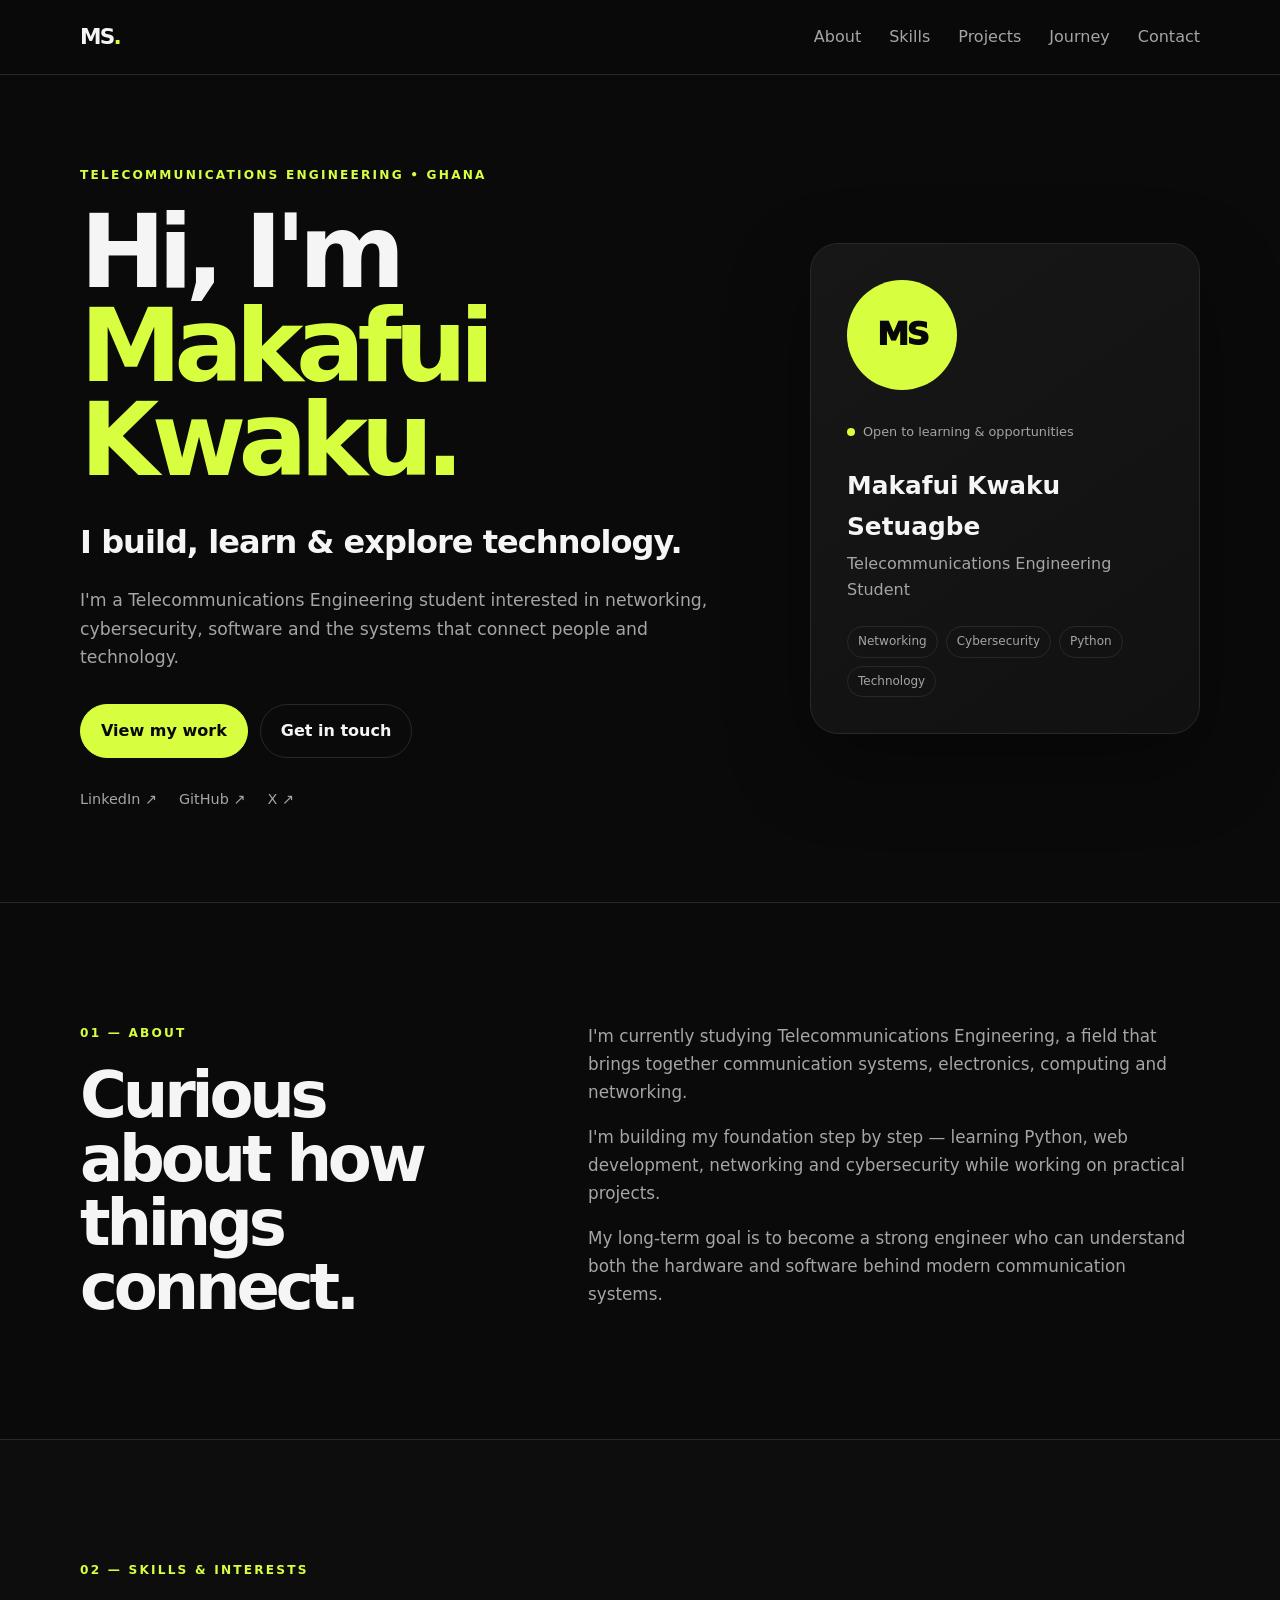
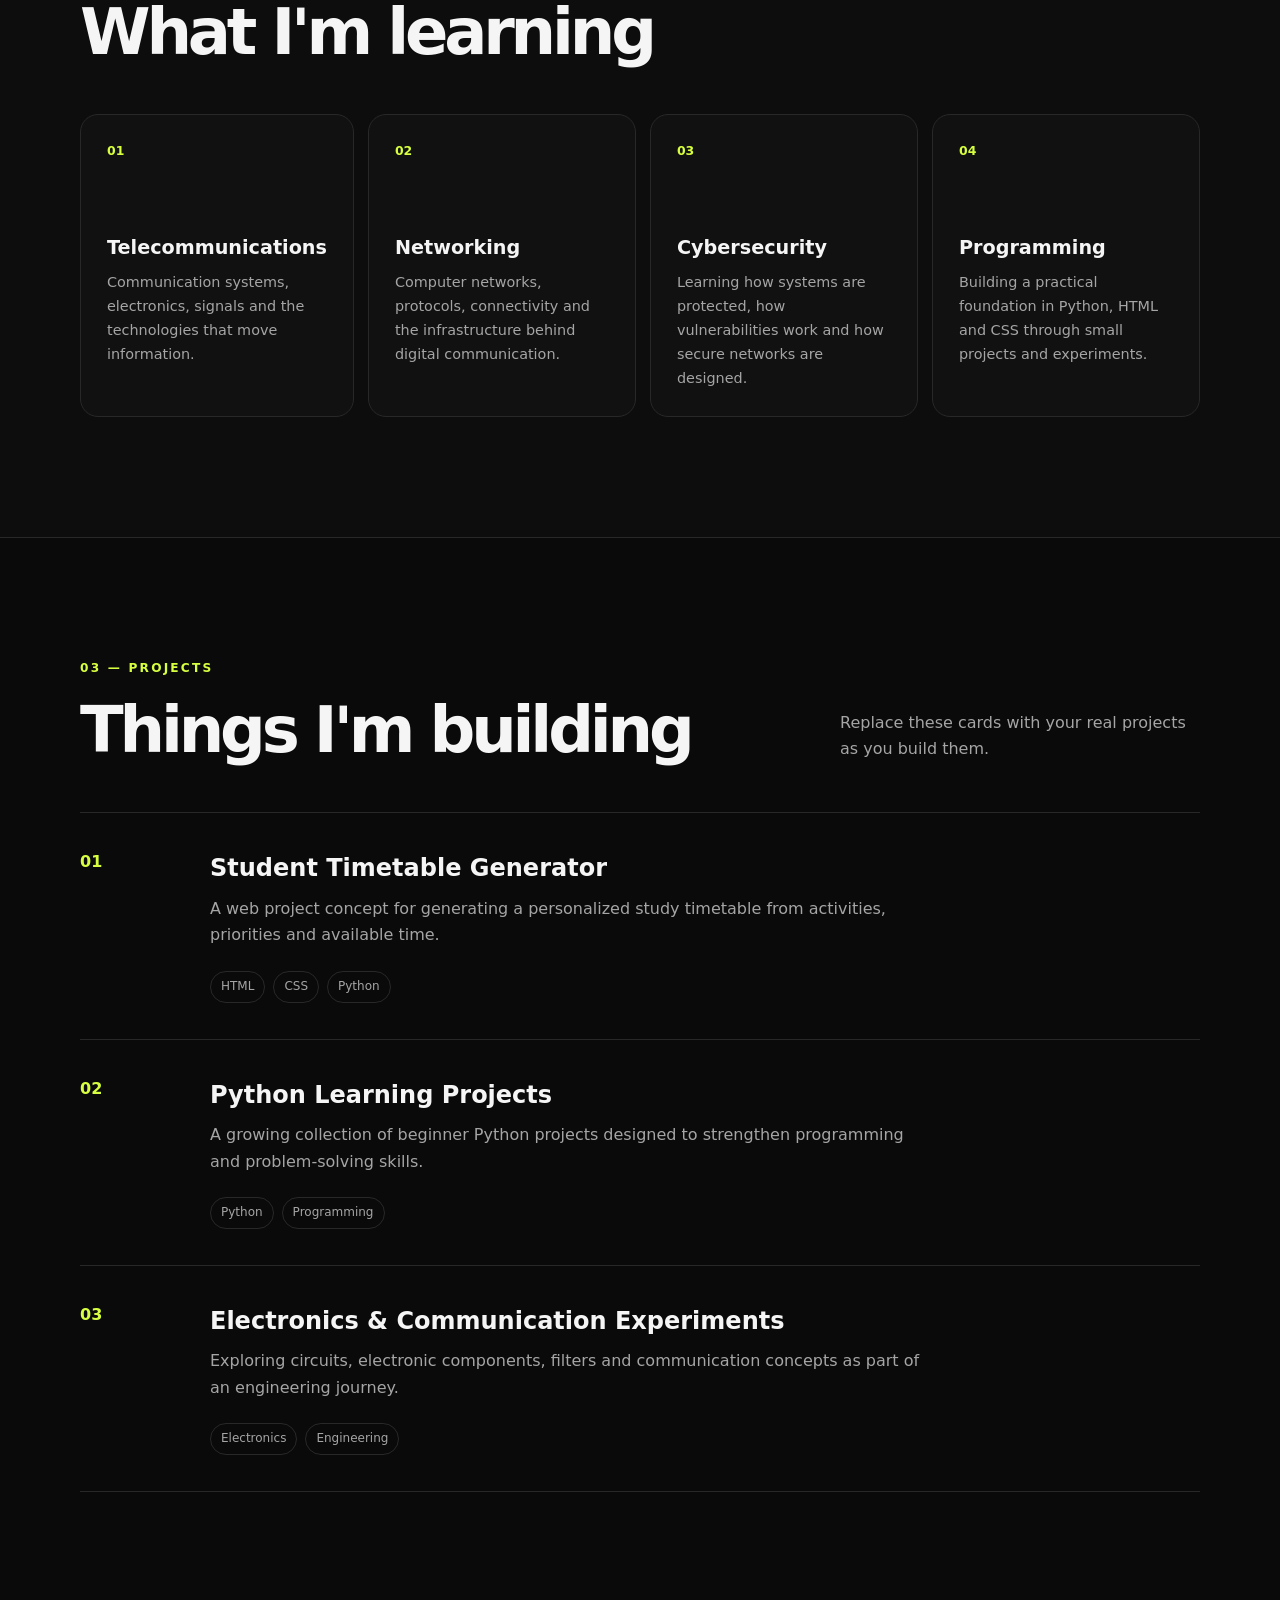
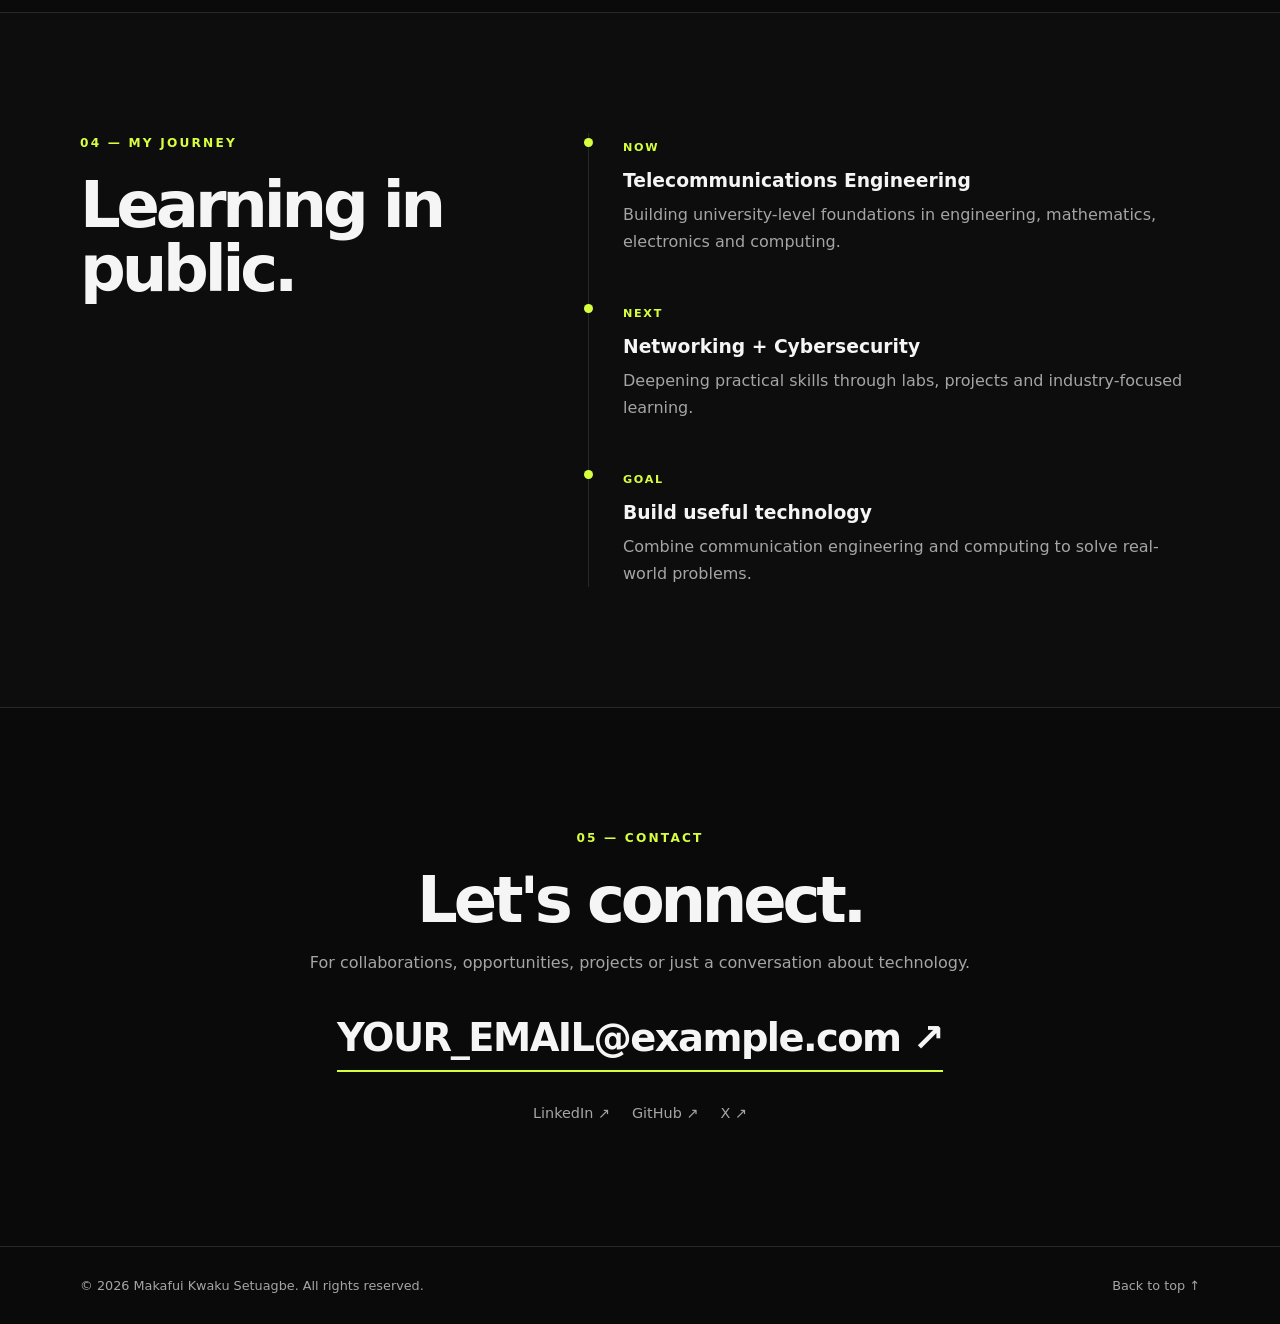
==== index.html @ 0c18ad88 "Add files via upload" ====
<!DOCTYPE html>
<html lang="en">
<head>
  <meta charset="UTF-8">
  <meta name="viewport" content="width=device-width, initial-scale=1.0">
  <meta name="description" content="Makafui Kwaku Setuagbe — Telecommunications Engineering student, technology enthusiast, networking and cybersecurity learner.">
  <meta name="author" content="Makafui Kwaku Setuagbe">
  <meta name="keywords" content="Makafui Kwaku Setuagbe, Telecommunications Engineering, Networking, Cybersecurity, Python, Ghana">
  <meta property="og:title" content="Makafui Kwaku Setuagbe | Personal Profile">
  <meta property="og:description" content="Telecommunications Engineering student exploring technology, networking, cybersecurity and software.">
  <meta property="og:type" content="website">
  <title>Makafui Kwaku Setuagbe | Personal Profile</title>
  <link rel="stylesheet" href="style.css">
</head>
<body>
  <header class="nav-wrap">
    <nav class="nav container">
      <a class="logo" href="#home">MS<span>.</span></a>
      <button class="menu" aria-label="Open menu">☰</button>
      <div class="nav-links">
        <a href="#about">About</a>
        <a href="#skills">Skills</a>
        <a href="#projects">Projects</a>
        <a href="#journey">Journey</a>
        <a href="#contact">Contact</a>
      </div>
    </nav>
  </header>

  <main>
    <section id="home" class="hero">
      <div class="container hero-grid">
        <div class="hero-copy">
          <p class="eyebrow">TELECOMMUNICATIONS ENGINEERING • GHANA</p>
          <h1>Hi, I'm <span>Makafui Kwaku.</span></h1>
          <h2>I build, learn & explore technology.</h2>
          <p class="lead">
            I'm a Telecommunications Engineering student interested in networking,
            cybersecurity, software and the systems that connect people and technology.
          </p>
          <div class="actions">
            <a class="btn primary" href="#projects">View my work</a>
            <a class="btn secondary" href="#contact">Get in touch</a>
          </div>
          <div class="quick-links">
            <a href="https://www.linkedin.com/" target="_blank" rel="noopener">LinkedIn ↗</a>
            <a href="https://github.com/" target="_blank" rel="noopener">GitHub ↗</a>
            <a href="https://x.com/" target="_blank" rel="noopener">X ↗</a>
          </div>
        </div>

        <div class="profile-card">
          <div class="avatar">MS</div>
          <div class="status"><span></span> Open to learning & opportunities</div>
          <h3>Makafui Kwaku Setuagbe</h3>
          <p>Telecommunications Engineering Student</p>
          <div class="card-tags">
            <span>Networking</span>
            <span>Cybersecurity</span>
            <span>Python</span>
            <span>Technology</span>
          </div>
        </div>
      </div>
    </section>

    <section id="about" class="section">
      <div class="container two-col">
        <div>
          <p class="eyebrow">01 — ABOUT</p>
          <h2>Curious about how things connect.</h2>
        </div>
        <div class="section-text">
          <p>
            I'm currently studying Telecommunications Engineering, a field that brings
            together communication systems, electronics, computing and networking.
          </p>
          <p>
            I'm building my foundation step by step — learning Python, web development,
            networking and cybersecurity while working on practical projects.
          </p>
          <p>
            My long-term goal is to become a strong engineer who can understand both
            the hardware and software behind modern communication systems.
          </p>
        </div>
      </div>
    </section>

    <section id="skills" class="section alt">
      <div class="container">
        <p class="eyebrow">02 — SKILLS & INTERESTS</p>
        <h2>What I'm learning</h2>
        <div class="cards">
          <article class="card">
            <div class="icon">01</div>
            <h3>Telecommunications</h3>
            <p>Communication systems, electronics, signals and the technologies that move information.</p>
          </article>
          <article class="card">
            <div class="icon">02</div>
            <h3>Networking</h3>
            <p>Computer networks, protocols, connectivity and the infrastructure behind digital communication.</p>
          </article>
          <article class="card">
            <div class="icon">03</div>
            <h3>Cybersecurity</h3>
            <p>Learning how systems are protected, how vulnerabilities work and how secure networks are designed.</p>
          </article>
          <article class="card">
            <div class="icon">04</div>
            <h3>Programming</h3>
            <p>Building a practical foundation in Python, HTML and CSS through small projects and experiments.</p>
          </article>
        </div>
      </div>
    </section>

    <section id="projects" class="section">
      <div class="container">
        <p class="eyebrow">03 — PROJECTS</p>
        <div class="section-heading">
          <h2>Things I'm building</h2>
          <p>Replace these cards with your real projects as you build them.</p>
        </div>

        <div class="project-list">
          <article class="project">
            <div class="project-number">01</div>
            <div>
              <h3>Student Timetable Generator</h3>
              <p>A web project concept for generating a personalized study timetable from activities, priorities and available time.</p>
              <div class="project-tags"><span>HTML</span><span>CSS</span><span>Python</span></div>
            </div>
          </article>

          <article class="project">
            <div class="project-number">02</div>
            <div>
              <h3>Python Learning Projects</h3>
              <p>A growing collection of beginner Python projects designed to strengthen programming and problem-solving skills.</p>
              <div class="project-tags"><span>Python</span><span>Programming</span></div>
            </div>
          </article>

          <article class="project">
            <div class="project-number">03</div>
            <div>
              <h3>Electronics & Communication Experiments</h3>
              <p>Exploring circuits, electronic components, filters and communication concepts as part of an engineering journey.</p>
              <div class="project-tags"><span>Electronics</span><span>Engineering</span></div>
            </div>
          </article>
        </div>
      </div>
    </section>

    <section id="journey" class="section alt">
      <div class="container two-col">
        <div>
          <p class="eyebrow">04 — MY JOURNEY</p>
          <h2>Learning in public.</h2>
        </div>
        <div class="timeline">
          <div class="timeline-item">
            <span>NOW</span>
            <div>
              <h3>Telecommunications Engineering</h3>
              <p>Building university-level foundations in engineering, mathematics, electronics and computing.</p>
            </div>
          </div>
          <div class="timeline-item">
            <span>NEXT</span>
            <div>
              <h3>Networking + Cybersecurity</h3>
              <p>Deepening practical skills through labs, projects and industry-focused learning.</p>
            </div>
          </div>
          <div class="timeline-item">
            <span>GOAL</span>
            <div>
              <h3>Build useful technology</h3>
              <p>Combine communication engineering and computing to solve real-world problems.</p>
            </div>
          </div>
        </div>
      </div>
    </section>

    <section id="contact" class="section contact">
      <div class="container contact-box">
        <p class="eyebrow">05 — CONTACT</p>
        <h2>Let's connect.</h2>
        <p>For collaborations, opportunities, projects or just a conversation about technology.</p>
        <!-- Replace the email below with your real public email before publishing. -->
        <a class="email" href="mailto:YOUR_EMAIL@example.com">YOUR_EMAIL@example.com ↗</a>
        <div class="quick-links bottom">
          <a href="https://www.linkedin.com/" target="_blank" rel="noopener">LinkedIn ↗</a>
          <a href="https://github.com/" target="_blank" rel="noopener">GitHub ↗</a>
          <a href="https://x.com/" target="_blank" rel="noopener">X ↗</a>
        </div>
      </div>
    </section>
  </main>

  <footer>
    <div class="container footer-inner">
      <p>© <span id="year"></span> Makafui Kwaku Setuagbe. All rights reserved.</p>
      <a href="#home">Back to top ↑</a>
    </div>
  </footer>

  <script>
    document.getElementById("year").textContent = new Date().getFullYear();

    const menu = document.querySelector(".menu");
    const links = document.querySelector(".nav-links");
    menu.addEventListener("click", () => links.classList.toggle("open"));
    document.querySelectorAll(".nav-links a").forEach(link => {
      link.addEventListener("click", () => links.classList.remove("open"));
    });
  </script>
</body>
</html>
---- style.css ----
:root {
  --bg: #0a0a0a;
  --surface: #111111;
  --surface-2: #171717;
  --text: #f5f5f5;
  --muted: #a5a5a5;
  --line: #282828;
  --accent: #d7ff3f;
  --max: 1120px;
}

* { box-sizing: border-box; margin: 0; padding: 0; }

html { scroll-behavior: smooth; }

body {
  font-family: Inter, ui-sans-serif, system-ui, -apple-system, BlinkMacSystemFont, "Segoe UI", sans-serif;
  background: var(--bg);
  color: var(--text);
  line-height: 1.65;
}

a { color: inherit; text-decoration: none; }

.container { width: min(92%, var(--max)); margin: 0 auto; }

.nav-wrap {
  position: sticky;
  top: 0;
  z-index: 20;
  background: rgba(10,10,10,.88);
  backdrop-filter: blur(14px);
  border-bottom: 1px solid var(--line);
}

.nav {
  min-height: 74px;
  display: flex;
  align-items: center;
  justify-content: space-between;
}

.logo {
  font-size: 1.35rem;
  font-weight: 900;
  letter-spacing: -.08em;
}
.logo span { color: var(--accent); }

.nav-links { display: flex; gap: 28px; }
.nav-links a, .quick-links a { color: var(--muted); transition: .2s ease; }
.nav-links a:hover, .quick-links a:hover { color: var(--text); }

.menu { display: none; background: none; color: var(--text); border: 0; font-size: 1.5rem; }

.hero {
  min-height: calc(100vh - 74px);
  display: grid;
  align-items: center;
  border-bottom: 1px solid var(--line);
}

.hero-grid {
  display: grid;
  grid-template-columns: 1.25fr .75fr;
  gap: 80px;
  align-items: center;
  padding: 90px 0;
}

.eyebrow {
  color: var(--accent);
  font-size: .76rem;
  font-weight: 800;
  letter-spacing: .18em;
  margin-bottom: 20px;
}

h1 {
  font-size: clamp(3.4rem, 8vw, 7.5rem);
  line-height: .92;
  letter-spacing: -.075em;
  max-width: 850px;
}
h1 span { color: var(--accent); }

.hero h2 {
  margin-top: 28px;
  font-size: clamp(1.35rem, 2.5vw, 2rem);
  letter-spacing: -.03em;
}

.lead {
  max-width: 650px;
  margin-top: 18px;
  color: var(--muted);
  font-size: 1.08rem;
}

.actions { display: flex; gap: 12px; margin-top: 32px; flex-wrap: wrap; }

.btn {
  display: inline-flex;
  padding: 13px 20px;
  border: 1px solid var(--line);
  border-radius: 999px;
  font-weight: 800;
  transition: transform .2s ease, background .2s ease;
}
.btn:hover { transform: translateY(-2px); }
.btn.primary { background: var(--accent); color: #080808; border-color: var(--accent); }
.btn.secondary:hover { background: var(--surface-2); }

.quick-links { display: flex; gap: 22px; margin-top: 30px; font-size: .9rem; }

.profile-card {
  background: linear-gradient(145deg, var(--surface-2), var(--surface));
  border: 1px solid var(--line);
  padding: 36px;
  border-radius: 28px;
  box-shadow: 0 30px 80px rgba(0,0,0,.35);
}

.avatar {
  width: 110px;
  height: 110px;
  display: grid;
  place-items: center;
  border-radius: 50%;
  background: var(--accent);
  color: #080808;
  font-size: 2rem;
  font-weight: 950;
  letter-spacing: -.08em;
  margin-bottom: 28px;
}

.status {
  display: inline-flex;
  align-items: center;
  gap: 8px;
  color: var(--muted);
  font-size: .8rem;
  margin-bottom: 24px;
}
.status span {
  width: 8px; height: 8px; border-radius: 50%;
  background: var(--accent);
}

.profile-card h3 { font-size: 1.55rem; }
.profile-card p { color: var(--muted); margin-top: 3px; }

.card-tags, .project-tags {
  display: flex;
  gap: 8px;
  flex-wrap: wrap;
  margin-top: 22px;
}
.card-tags span, .project-tags span {
  padding: 5px 10px;
  border: 1px solid var(--line);
  border-radius: 999px;
  color: var(--muted);
  font-size: .75rem;
}

.section { padding: 120px 0; border-bottom: 1px solid var(--line); }
.alt { background: #0d0d0d; }

.two-col {
  display: grid;
  grid-template-columns: .8fr 1.2fr;
  gap: 100px;
}

.section h2 {
  font-size: clamp(2.2rem, 5vw, 4.4rem);
  line-height: 1;
  letter-spacing: -.065em;
}

.section-text { max-width: 700px; color: var(--muted); font-size: 1.05rem; }
.section-text p + p { margin-top: 18px; }

.cards {
  display: grid;
  grid-template-columns: repeat(4, 1fr);
  gap: 14px;
  margin-top: 50px;
}

.card {
  min-height: 260px;
  background: var(--surface);
  border: 1px solid var(--line);
  border-radius: 18px;
  padding: 26px;
  transition: transform .2s ease, border-color .2s ease;
}
.card:hover { transform: translateY(-5px); border-color: #444; }
.icon { color: var(--accent); font-weight: 900; font-size: .78rem; }
.card h3 { margin-top: 70px; font-size: 1.2rem; }
.card p { color: var(--muted); font-size: .9rem; margin-top: 8px; }

.section-heading {
  display: flex;
  justify-content: space-between;
  align-items: end;
  gap: 30px;
}
.section-heading p { max-width: 360px; color: var(--muted); }

.project-list { margin-top: 50px; border-top: 1px solid var(--line); }
.project {
  display: grid;
  grid-template-columns: 100px 1fr;
  gap: 30px;
  padding: 36px 0;
  border-bottom: 1px solid var(--line);
}
.project-number { color: var(--accent); font-weight: 900; }
.project h3 { font-size: 1.5rem; }
.project p { max-width: 720px; color: var(--muted); margin-top: 7px; }

.timeline { border-left: 1px solid var(--line); }
.timeline-item {
  position: relative;
  padding: 0 0 44px 34px;
}
.timeline-item:last-child { padding-bottom: 0; }
.timeline-item::before {
  content: "";
  position: absolute;
  left: -5px; top: 5px;
  width: 9px; height: 9px;
  border-radius: 50%;
  background: var(--accent);
}
.timeline-item > span {
  color: var(--accent);
  font-size: .7rem;
  font-weight: 900;
  letter-spacing: .15em;
}
.timeline-item h3 { margin-top: 7px; }
.timeline-item p { color: var(--muted); margin-top: 5px; }

.contact { text-align: center; }
.contact-box { max-width: 780px; }
.contact p:not(.eyebrow) { color: var(--muted); margin: 18px auto 0; }
.email {
  display: inline-block;
  font-size: clamp(1.3rem, 4vw, 2.4rem);
  font-weight: 850;
  letter-spacing: -.04em;
  margin-top: 30px;
  border-bottom: 2px solid var(--accent);
}
.bottom { justify-content: center; }

footer { padding: 28px 0; color: var(--muted); font-size: .8rem; }
.footer-inner { display: flex; justify-content: space-between; gap: 20px; }

@media (max-width: 850px) {
  .hero-grid, .two-col { grid-template-columns: 1fr; gap: 50px; }
  .cards { grid-template-columns: 1fr 1fr; }
  .hero { min-height: auto; }
  .hero-grid { padding: 75px 0; }
  .section { padding: 85px 0; }
}

@media (max-width: 620px) {
  .menu { display: block; }
  .nav-links {
    display: none;
    position: absolute;
    top: 74px; left: 0; right: 0;
    padding: 20px 4%;
    background: var(--bg);
    border-bottom: 1px solid var(--line);
    flex-direction: column;
    gap: 16px;
  }
  .nav-links.open { display: flex; }
  .cards { grid-template-columns: 1fr; }
  .profile-card { padding: 28px; }
  .project { grid-template-columns: 50px 1fr; gap: 10px; }
  .section-heading { display: block; }
  .section-heading p { margin-top: 16px; }
  .footer-inner { flex-direction: column; }
}
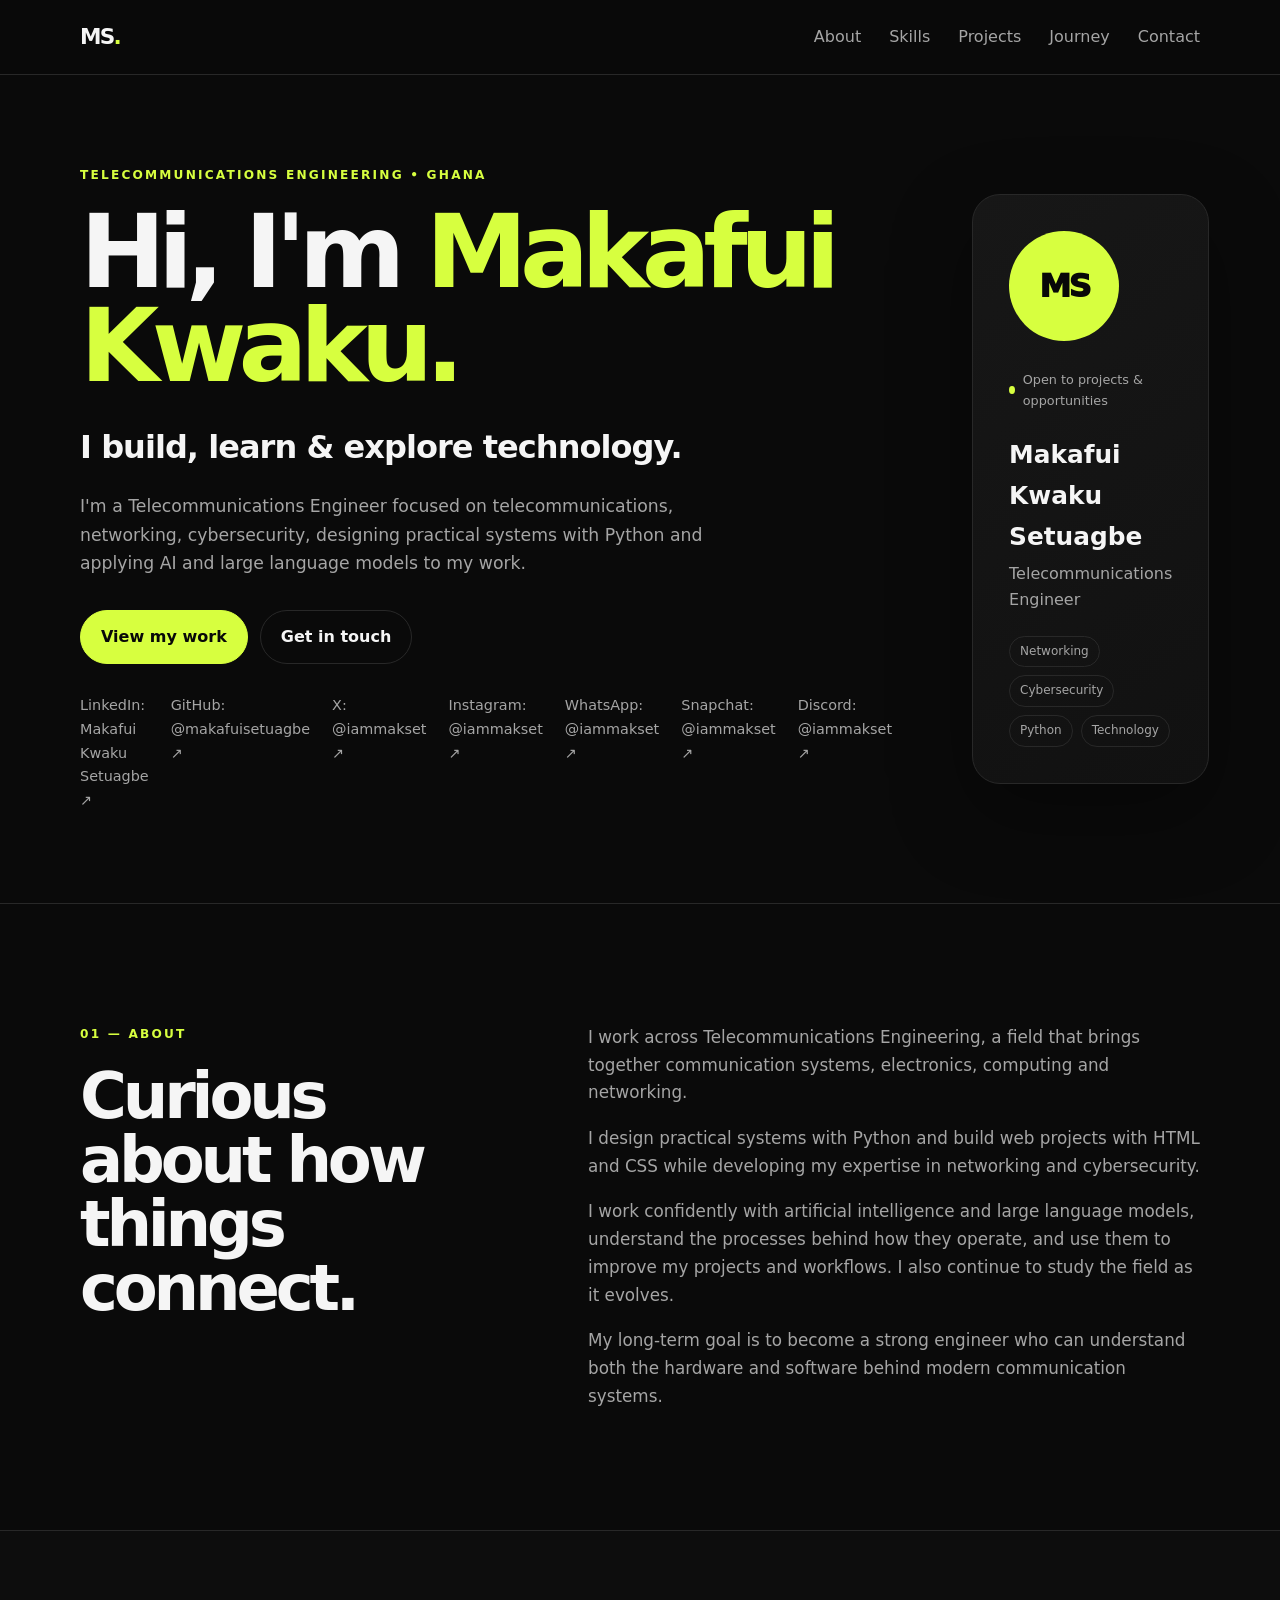
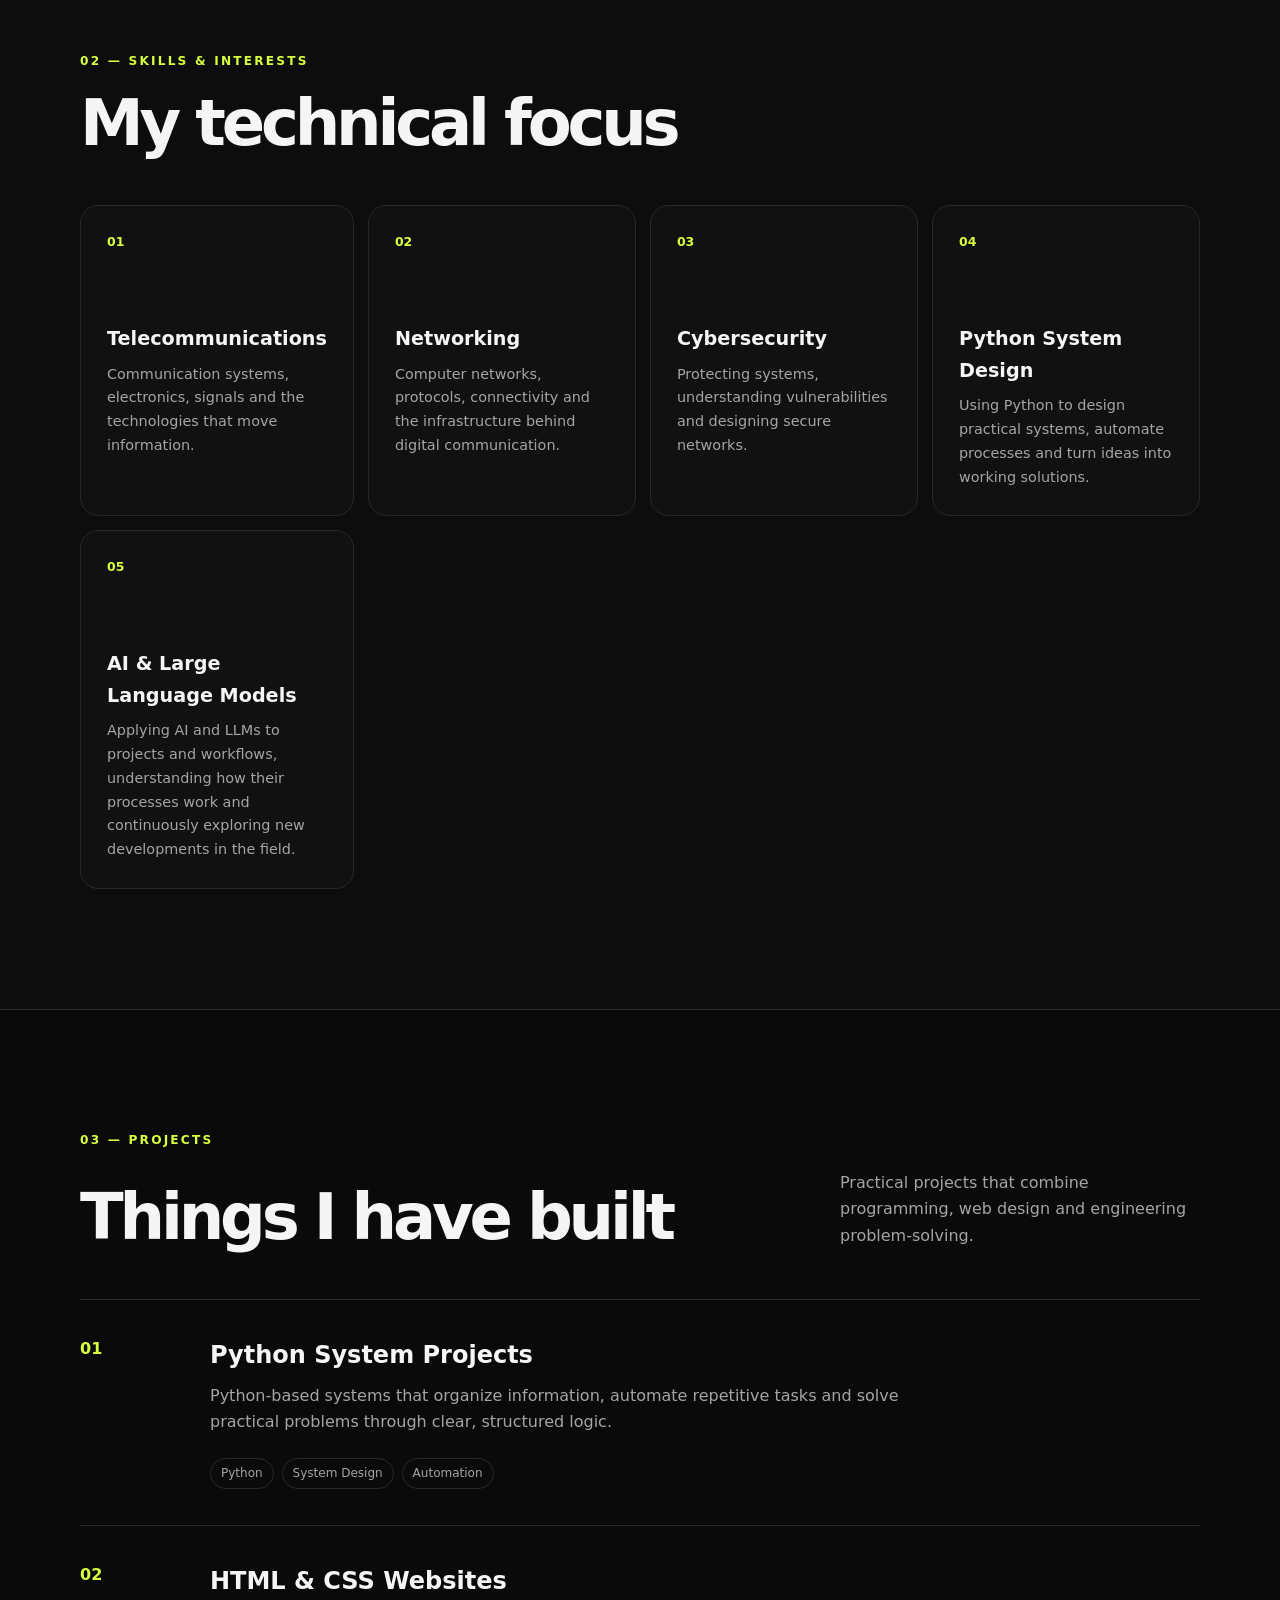
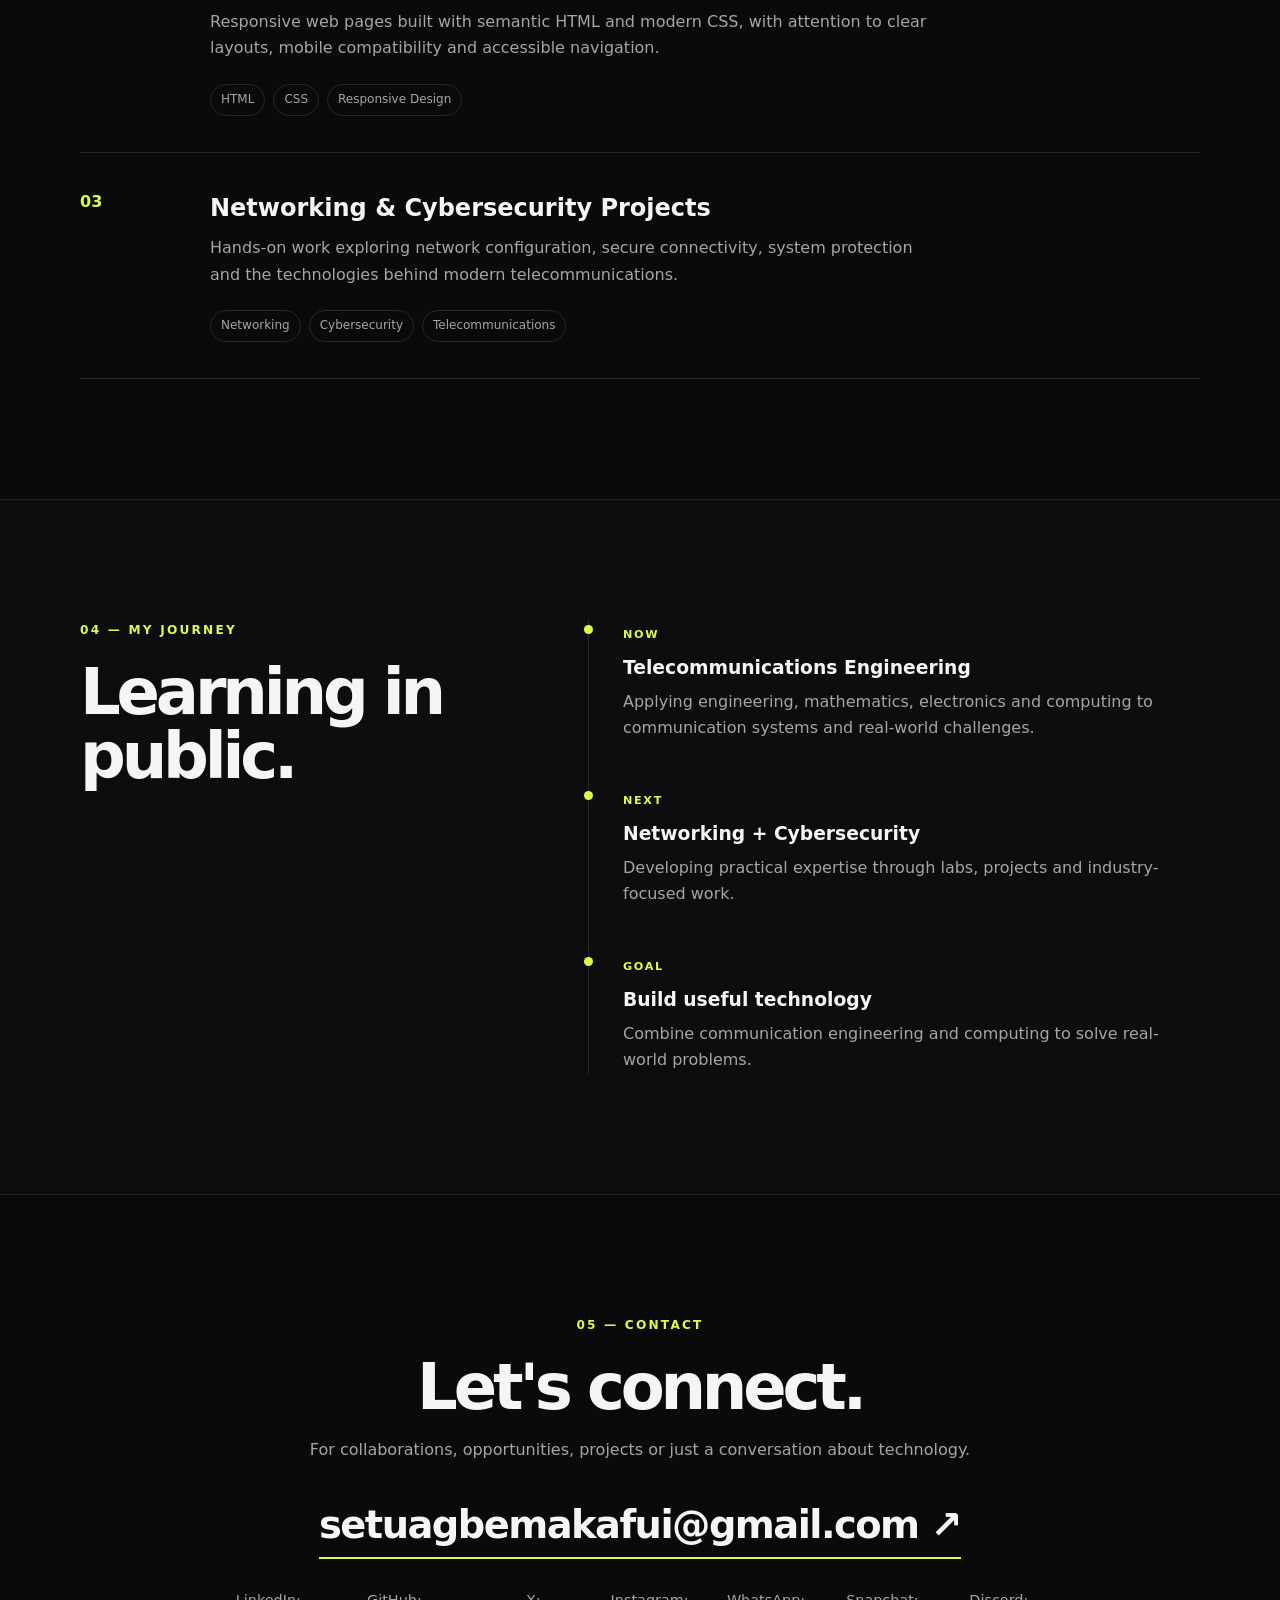
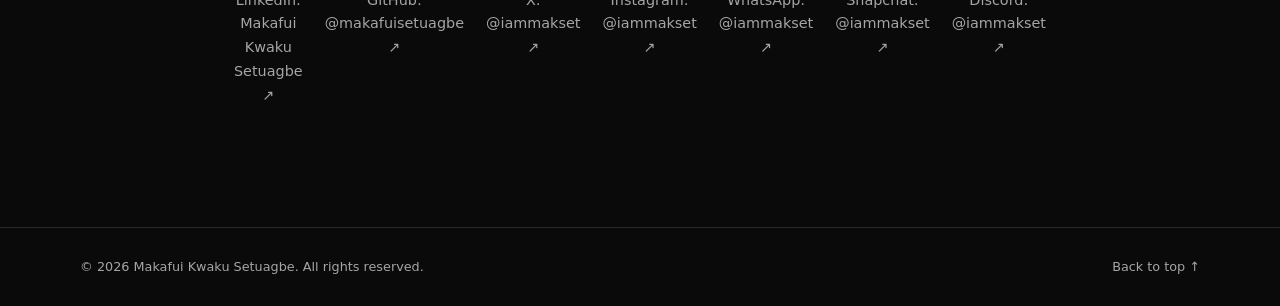
==== commit ab4c7807: "Add files via upload" ====
--- a/index.html
+++ b/index.html
@@ -3,13 +3,45 @@
 <head>
   <meta charset="UTF-8">
   <meta name="viewport" content="width=device-width, initial-scale=1.0">
-  <meta name="description" content="Makafui Kwaku Setuagbe — Telecommunications Engineering student, technology enthusiast, networking and cybersecurity learner.">
+  <title>Makafui Kwaku Setuagbe | Telecommunications Engineer</title>
+  <meta name="description" content="Makafui Kwaku Setuagbe is a Telecommunications Engineer in Ghana focused on networking, cybersecurity, Python system design, AI and large language models.">
   <meta name="author" content="Makafui Kwaku Setuagbe">
-  <meta name="keywords" content="Makafui Kwaku Setuagbe, Telecommunications Engineering, Networking, Cybersecurity, Python, Ghana">
-  <meta property="og:title" content="Makafui Kwaku Setuagbe | Personal Profile">
-  <meta property="og:description" content="Telecommunications Engineering student exploring technology, networking, cybersecurity and software.">
+  <meta name="keywords" content="Makafui Kwaku Setuagbe, Telecommunications Engineering, Networking, Cybersecurity, Python, Artificial Intelligence, AI, Large Language Models, LLMs, Ghana">
+  <link rel="canonical" href="https://makafuisetuagbe.github.io/">
+
+  <meta property="og:title" content="Makafui Kwaku Setuagbe | Telecommunications Engineer">
+  <meta property="og:description" content="Meet Makafui Kwaku Setuagbe, a Telecommunications Engineer working with networking, cybersecurity, Python systems, AI and large language models.">
   <meta property="og:type" content="website">
-  <title>Makafui Kwaku Setuagbe | Personal Profile</title>
+  <meta property="og:url" content="https://makafuisetuagbe.github.io/">
+  <meta property="og:site_name" content="Makafui Kwaku Setuagbe">
+
+  <meta name="twitter:card" content="summary">
+  <meta name="twitter:title" content="Makafui Kwaku Setuagbe | Telecommunications Engineer">
+  <meta name="twitter:description" content="Meet Makafui Kwaku Setuagbe, a Telecommunications Engineer working with networking, cybersecurity, Python systems, AI and large language models.">
+
+  <script type="application/ld+json">
+  {
+    "@context": "https://schema.org",
+    "@type": "Person",
+    "name": "Makafui Kwaku Setuagbe",
+    "url": "https://makafuisetuagbe.github.io/",
+    "jobTitle": "Telecommunications Engineer",
+    "description": "Telecommunications Engineer focused on telecommunications, networking, cybersecurity, Python system design, artificial intelligence and large language models.",
+    "email": "mailto:setuagbemakafui@gmail.com",
+    "homeLocation": {
+      "@type": "Country",
+      "name": "Ghana"
+    },
+    "sameAs": [
+      "https://github.com/makafuisetuagbe",
+      "https://x.com/iammakset",
+      "https://www.instagram.com/iammakset/",
+      "https://www.snapchat.com/add/iammakset",
+      "https://wa.me/iammakset"
+    ]
+  }
+  </script>
+  <!-- Add the exact LinkedIn profile URL and numeric Discord user-ID link to sameAs when available. -->
   <link rel="stylesheet" href="style.css">
 </head>
 <body>
@@ -35,25 +67,30 @@
           <h1>Hi, I'm <span>Makafui Kwaku.</span></h1>
           <h2>I build, learn & explore technology.</h2>
           <p class="lead">
-            I'm a Telecommunications Engineering student interested in networking,
-            cybersecurity, software and the systems that connect people and technology.
+            I'm a Telecommunications Engineer focused on telecommunications, networking,
+            cybersecurity, designing practical systems with Python and applying AI and
+            large language models to my work.
           </p>
           <div class="actions">
             <a class="btn primary" href="#projects">View my work</a>
             <a class="btn secondary" href="#contact">Get in touch</a>
           </div>
           <div class="quick-links">
-            <a href="https://www.linkedin.com/" target="_blank" rel="noopener">LinkedIn ↗</a>
-            <a href="https://github.com/" target="_blank" rel="noopener">GitHub ↗</a>
-            <a href="https://x.com/" target="_blank" rel="noopener">X ↗</a>
+            <a href="https://www.linkedin.com/search/results/people/?keywords=Makafui%20Kwaku%20Setuagbe" target="_blank" rel="noopener">LinkedIn: Makafui Kwaku Setuagbe ↗</a>
+            <a href="https://github.com/makafuisetuagbe" target="_blank" rel="noopener">GitHub: @makafuisetuagbe ↗</a>
+            <a href="https://x.com/iammakset" target="_blank" rel="noopener">X: @iammakset ↗</a>
+            <a href="https://www.instagram.com/iammakset/" target="_blank" rel="noopener">Instagram: @iammakset ↗</a>
+            <a href="https://wa.me/iammakset" target="_blank" rel="noopener">WhatsApp: @iammakset ↗</a>
+            <a href="https://www.snapchat.com/add/iammakset" target="_blank" rel="noopener">Snapchat: @iammakset ↗</a>
+            <a href="https://discord.com/app" target="_blank" rel="noopener" title="Find @iammakset on Discord">Discord: @iammakset ↗</a>
           </div>
         </div>
 
         <div class="profile-card">
           <div class="avatar">MS</div>
-          <div class="status"><span></span> Open to learning & opportunities</div>
+          <div class="status"><span></span> Open to projects & opportunities</div>
           <h3>Makafui Kwaku Setuagbe</h3>
-          <p>Telecommunications Engineering Student</p>
+          <p>Telecommunications Engineer</p>
           <div class="card-tags">
             <span>Networking</span>
             <span>Cybersecurity</span>
@@ -72,12 +109,17 @@
         </div>
         <div class="section-text">
           <p>
-            I'm currently studying Telecommunications Engineering, a field that brings
-            together communication systems, electronics, computing and networking.
-          </p>
-          <p>
-            I'm building my foundation step by step — learning Python, web development,
-            networking and cybersecurity while working on practical projects.
+            I work across Telecommunications Engineering, a field that brings together
+            communication systems, electronics, computing and networking.
+          </p>
+          <p>
+            I design practical systems with Python and build web projects with HTML and
+            CSS while developing my expertise in networking and cybersecurity.
+          </p>
+          <p>
+            I work confidently with artificial intelligence and large language models,
+            understand the processes behind how they operate, and use them to improve my
+            projects and workflows. I also continue to study the field as it evolves.
           </p>
           <p>
             My long-term goal is to become a strong engineer who can understand both
@@ -90,7 +132,7 @@
     <section id="skills" class="section alt">
       <div class="container">
         <p class="eyebrow">02 — SKILLS & INTERESTS</p>
-        <h2>What I'm learning</h2>
+        <h2>My technical focus</h2>
         <div class="cards">
           <article class="card">
             <div class="icon">01</div>
@@ -105,12 +147,17 @@
           <article class="card">
             <div class="icon">03</div>
             <h3>Cybersecurity</h3>
-            <p>Learning how systems are protected, how vulnerabilities work and how secure networks are designed.</p>
+            <p>Protecting systems, understanding vulnerabilities and designing secure networks.</p>
           </article>
           <article class="card">
             <div class="icon">04</div>
-            <h3>Programming</h3>
-            <p>Building a practical foundation in Python, HTML and CSS through small projects and experiments.</p>
+            <h3>Python System Design</h3>
+            <p>Using Python to design practical systems, automate processes and turn ideas into working solutions.</p>
+          </article>
+          <article class="card">
+            <div class="icon">05</div>
+            <h3>AI & Large Language Models</h3>
+            <p>Applying AI and LLMs to projects and workflows, understanding how their processes work and continuously exploring new developments in the field.</p>
           </article>
         </div>
       </div>
@@ -120,35 +167,35 @@
       <div class="container">
         <p class="eyebrow">03 — PROJECTS</p>
         <div class="section-heading">
-          <h2>Things I'm building</h2>
-          <p>Replace these cards with your real projects as you build them.</p>
+          <h2>Things I have built</h2>
+          <p>Practical projects that combine programming, web design and engineering problem-solving.</p>
         </div>
 
         <div class="project-list">
           <article class="project">
             <div class="project-number">01</div>
             <div>
-              <h3>Student Timetable Generator</h3>
-              <p>A web project concept for generating a personalized study timetable from activities, priorities and available time.</p>
-              <div class="project-tags"><span>HTML</span><span>CSS</span><span>Python</span></div>
+              <h3>Python System Projects</h3>
+              <p>Python-based systems that organize information, automate repetitive tasks and solve practical problems through clear, structured logic.</p>
+              <div class="project-tags"><span>Python</span><span>System Design</span><span>Automation</span></div>
             </div>
           </article>
 
           <article class="project">
             <div class="project-number">02</div>
             <div>
-              <h3>Python Learning Projects</h3>
-              <p>A growing collection of beginner Python projects designed to strengthen programming and problem-solving skills.</p>
-              <div class="project-tags"><span>Python</span><span>Programming</span></div>
+              <h3>HTML & CSS Websites</h3>
+              <p>Responsive web pages built with semantic HTML and modern CSS, with attention to clear layouts, mobile compatibility and accessible navigation.</p>
+              <div class="project-tags"><span>HTML</span><span>CSS</span><span>Responsive Design</span></div>
             </div>
           </article>
 
           <article class="project">
             <div class="project-number">03</div>
             <div>
-              <h3>Electronics & Communication Experiments</h3>
-              <p>Exploring circuits, electronic components, filters and communication concepts as part of an engineering journey.</p>
-              <div class="project-tags"><span>Electronics</span><span>Engineering</span></div>
+              <h3>Networking & Cybersecurity Projects</h3>
+              <p>Hands-on work exploring network configuration, secure connectivity, system protection and the technologies behind modern telecommunications.</p>
+              <div class="project-tags"><span>Networking</span><span>Cybersecurity</span><span>Telecommunications</span></div>
             </div>
           </article>
         </div>
@@ -166,14 +213,14 @@
             <span>NOW</span>
             <div>
               <h3>Telecommunications Engineering</h3>
-              <p>Building university-level foundations in engineering, mathematics, electronics and computing.</p>
+              <p>Applying engineering, mathematics, electronics and computing to communication systems and real-world challenges.</p>
             </div>
           </div>
           <div class="timeline-item">
             <span>NEXT</span>
             <div>
               <h3>Networking + Cybersecurity</h3>
-              <p>Deepening practical skills through labs, projects and industry-focused learning.</p>
+              <p>Developing practical expertise through labs, projects and industry-focused work.</p>
             </div>
           </div>
           <div class="timeline-item">
@@ -193,11 +240,15 @@
         <h2>Let's connect.</h2>
         <p>For collaborations, opportunities, projects or just a conversation about technology.</p>
         <!-- Replace the email below with your real public email before publishing. -->
-        <a class="email" href="mailto:YOUR_EMAIL@example.com">YOUR_EMAIL@example.com ↗</a>
+        <a class="email" href="mailto:setuagbemakafui@gmail.com">setuagbemakafui@gmail.com ↗</a>
         <div class="quick-links bottom">
-          <a href="https://www.linkedin.com/" target="_blank" rel="noopener">LinkedIn ↗</a>
-          <a href="https://github.com/" target="_blank" rel="noopener">GitHub ↗</a>
-          <a href="https://x.com/" target="_blank" rel="noopener">X ↗</a>
+          <a href="https://www.linkedin.com/search/results/people/?keywords=Makafui%20Kwaku%20Setuagbe" target="_blank" rel="noopener">LinkedIn: Makafui Kwaku Setuagbe ↗</a>
+          <a href="https://github.com/makafuisetuagbe" target="_blank" rel="noopener">GitHub: @makafuisetuagbe ↗</a>
+          <a href="https://x.com/iammakset" target="_blank" rel="noopener">X: @iammakset ↗</a>
+          <a href="https://www.instagram.com/iammakset/" target="_blank" rel="noopener">Instagram: @iammakset ↗</a>
+          <a href="https://wa.me/iammakset" target="_blank" rel="noopener">WhatsApp: @iammakset ↗</a>
+          <a href="https://www.snapchat.com/add/iammakset" target="_blank" rel="noopener">Snapchat: @iammakset ↗</a>
+          <a href="https://discord.com/app" target="_blank" rel="noopener" title="Find @iammakset on Discord">Discord: @iammakset ↗</a>
         </div>
       </div>
     </section>
